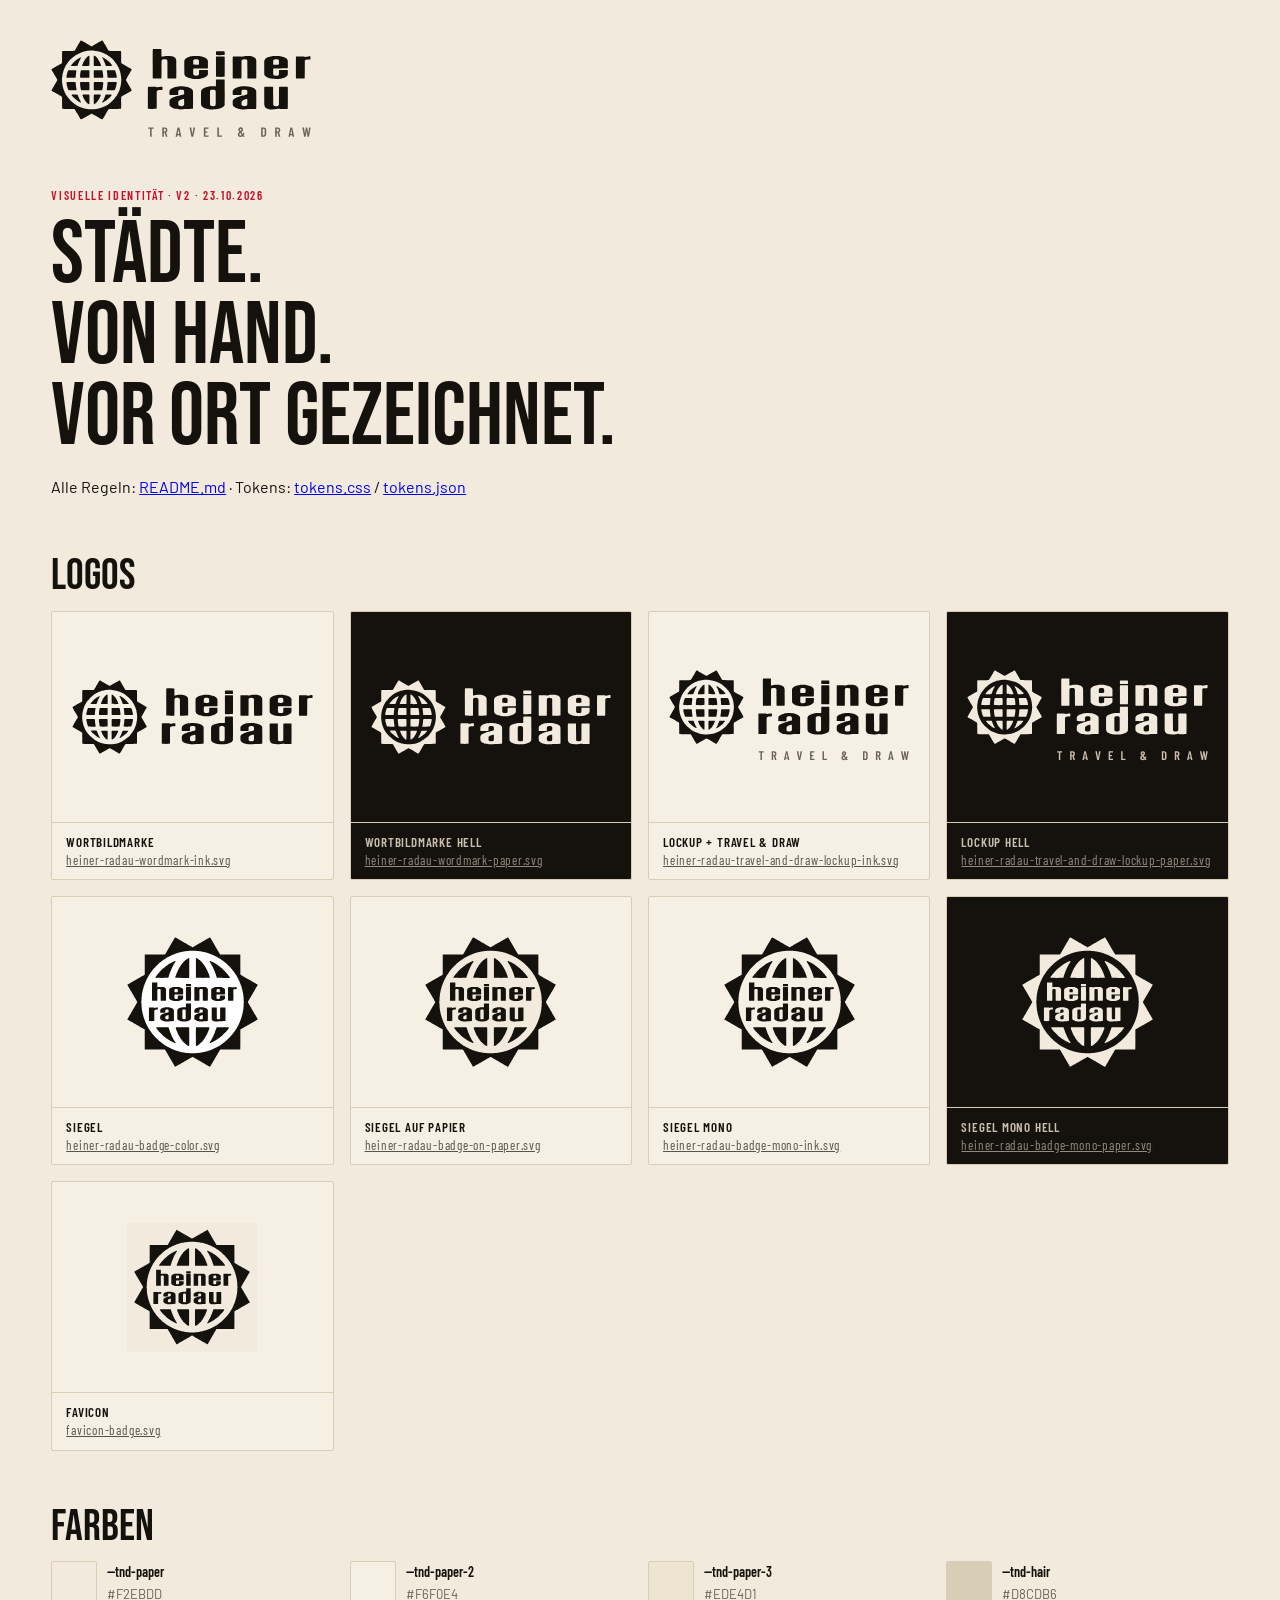
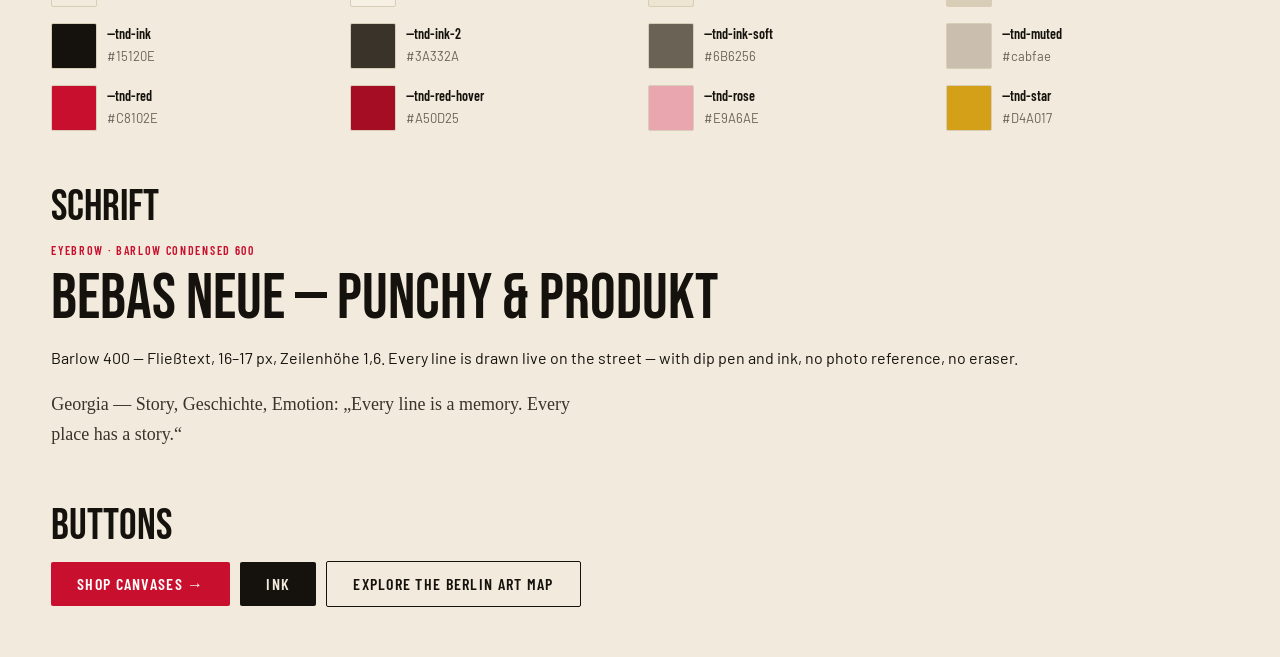
==== index.html @ bd2e84d4 "Visuelle Identität v2: Logos (Wortbildmarke, Lockup Travel & Draw, Siegel, Favicon), Tokens, Shopify" ====
<!doctype html><html lang="de"><head><meta charset="utf-8"><meta name="viewport" content="width=device-width,initial-scale=1"><title>heiner radau · Identität v2</title>
<link rel="icon" href="logos/favicon/favicon-badge-32.png">
<link href="https://fonts.googleapis.com/css2?family=Bebas+Neue&family=Barlow:wght@400;500&family=Barlow+Condensed:wght@600&display=swap" rel="stylesheet">
<style>:root{
  --tnd-paper:#F2EBDD; --tnd-paper-2:#F6F0E4; --tnd-paper-3:#EDE4D1; --tnd-hair:#D8CDB6;
  --tnd-ink:#15120E; --tnd-ink-2:#3A332A; --tnd-ink-soft:#6B6256; --tnd-muted:#cabfae;
  --tnd-red:#C8102E; --tnd-red-hover:#A50D25; --tnd-rose:#E9A6AE; --tnd-star:#D4A017;
  --tnd-font-disp:'Bebas Neue',Impact,sans-serif;
  --tnd-font-body:'Barlow',system-ui,sans-serif;
  --tnd-font-cond:'Barlow Condensed','Barlow',sans-serif;
  --tnd-font-story:Georgia,'Times New Roman',serif;
  --tnd-max:1240px; --tnd-gutter:clamp(16px,4vw,56px); --tnd-space:clamp(48px,7vw,96px);
}

body{margin:0;background:var(--tnd-paper);color:var(--tnd-ink);font:400 16px/1.6 var(--tnd-font-body)}
.w{max-width:1180px;margin:0 auto;padding:40px clamp(16px,4vw,56px)}
h1,h2{font-family:var(--tnd-font-disp);font-weight:400;text-transform:uppercase;line-height:.92;margin:0 0 14px} h1{font-size:clamp(52px,7vw,88px)} h2{font-size:44px;margin-top:56px}
.eb{font:600 12px/1.4 var(--tnd-font-cond);letter-spacing:.14em;text-transform:uppercase;color:var(--tnd-red)}
.g{display:grid;grid-template-columns:repeat(auto-fill,minmax(250px,1fr));gap:16px}
.lg{margin:0;border:1px solid var(--tnd-hair);border-radius:2px;background:var(--tnd-paper-2)} .lg.d{background:var(--tnd-ink);color:var(--tnd-muted)}
.lg div{height:170px;display:flex;align-items:center;justify-content:center;padding:20px} .lg img{max-height:130px;max-width:100%}
.lg figcaption{padding:10px 14px;border-top:1px solid var(--tnd-hair);font:600 13px/1.4 var(--tnd-font-cond);text-transform:uppercase;letter-spacing:.06em} .lg a{color:inherit;opacity:.7;font-weight:400;text-transform:none}
.sw{display:grid;grid-template-columns:44px 1fr;grid-template-rows:auto auto;column-gap:12px;align-items:center} .sw i{grid-row:span 2;width:44px;height:44px;border-radius:2px;border:1px solid var(--tnd-hair)} .sw b{font:600 14px var(--tnd-font-cond)} .sw span{font-size:13px;color:var(--tnd-ink-soft)}
.btn{display:inline-block;padding:14px 26px;border-radius:2px;font:600 16px/1 var(--tnd-font-cond);letter-spacing:.08em;text-transform:uppercase;text-decoration:none;margin:0 10px 10px 0}
.r{background:var(--tnd-red);color:#fff} .k{background:var(--tnd-ink);color:var(--tnd-paper)} .l{border:1.5px solid var(--tnd-ink);color:var(--tnd-ink)}
.story{font:18px/1.7 var(--tnd-font-story);color:var(--tnd-ink-2);max-width:60ch}
</style></head><body><div class="w">
<img src="logos/lockup/heiner-radau-travel-and-draw-lockup-ink.svg" alt="heiner radau – Travel &amp; Draw" style="width:260px">
<p class="eb" style="margin-top:40px">Visuelle Identität · v2 · 23.10.2026</p><h1>Städte.<br>Von Hand.<br>Vor Ort gezeichnet.</h1>
<p>Alle Regeln: <a href="README.md">README.md</a> · Tokens: <a href="tokens/tokens.css">tokens.css</a> / <a href="tokens/tokens.json">tokens.json</a></p>
<h2>Logos</h2><div class="g"><figure class="lg p"><div><img src="logos/wordmark/heiner-radau-wordmark-ink.svg" alt="Wortbildmarke"></div><figcaption>Wortbildmarke<br><a href="logos/wordmark/heiner-radau-wordmark-ink.svg">heiner-radau-wordmark-ink.svg</a></figcaption></figure><figure class="lg d"><div><img src="logos/wordmark/heiner-radau-wordmark-paper.svg" alt="Wortbildmarke hell"></div><figcaption>Wortbildmarke hell<br><a href="logos/wordmark/heiner-radau-wordmark-paper.svg">heiner-radau-wordmark-paper.svg</a></figcaption></figure><figure class="lg p"><div><img src="logos/lockup/heiner-radau-travel-and-draw-lockup-ink.svg" alt="Lockup + Travel & Draw"></div><figcaption>Lockup + Travel & Draw<br><a href="logos/lockup/heiner-radau-travel-and-draw-lockup-ink.svg">heiner-radau-travel-and-draw-lockup-ink.svg</a></figcaption></figure><figure class="lg d"><div><img src="logos/lockup/heiner-radau-travel-and-draw-lockup-paper.svg" alt="Lockup hell"></div><figcaption>Lockup hell<br><a href="logos/lockup/heiner-radau-travel-and-draw-lockup-paper.svg">heiner-radau-travel-and-draw-lockup-paper.svg</a></figcaption></figure><figure class="lg p"><div><img src="logos/badge/heiner-radau-badge-color.svg" alt="Siegel"></div><figcaption>Siegel<br><a href="logos/badge/heiner-radau-badge-color.svg">heiner-radau-badge-color.svg</a></figcaption></figure><figure class="lg p"><div><img src="logos/badge/heiner-radau-badge-on-paper.svg" alt="Siegel auf Papier"></div><figcaption>Siegel auf Papier<br><a href="logos/badge/heiner-radau-badge-on-paper.svg">heiner-radau-badge-on-paper.svg</a></figcaption></figure><figure class="lg p"><div><img src="logos/badge/heiner-radau-badge-mono-ink.svg" alt="Siegel mono"></div><figcaption>Siegel mono<br><a href="logos/badge/heiner-radau-badge-mono-ink.svg">heiner-radau-badge-mono-ink.svg</a></figcaption></figure><figure class="lg d"><div><img src="logos/badge/heiner-radau-badge-mono-paper.svg" alt="Siegel mono hell"></div><figcaption>Siegel mono hell<br><a href="logos/badge/heiner-radau-badge-mono-paper.svg">heiner-radau-badge-mono-paper.svg</a></figcaption></figure><figure class="lg p"><div><img src="logos/favicon/favicon-badge.svg" alt="Favicon"></div><figcaption>Favicon<br><a href="logos/favicon/favicon-badge.svg">favicon-badge.svg</a></figcaption></figure></div>
<h2>Farben</h2><div class="g"><div class="sw"><i style="background:#F2EBDD"></i><b>--tnd-paper</b><span>#F2EBDD</span></div><div class="sw"><i style="background:#F6F0E4"></i><b>--tnd-paper-2</b><span>#F6F0E4</span></div><div class="sw"><i style="background:#EDE4D1"></i><b>--tnd-paper-3</b><span>#EDE4D1</span></div><div class="sw"><i style="background:#D8CDB6"></i><b>--tnd-hair</b><span>#D8CDB6</span></div><div class="sw"><i style="background:#15120E"></i><b>--tnd-ink</b><span>#15120E</span></div><div class="sw"><i style="background:#3A332A"></i><b>--tnd-ink-2</b><span>#3A332A</span></div><div class="sw"><i style="background:#6B6256"></i><b>--tnd-ink-soft</b><span>#6B6256</span></div><div class="sw"><i style="background:#cabfae"></i><b>--tnd-muted</b><span>#cabfae</span></div><div class="sw"><i style="background:#C8102E"></i><b>--tnd-red</b><span>#C8102E</span></div><div class="sw"><i style="background:#A50D25"></i><b>--tnd-red-hover</b><span>#A50D25</span></div><div class="sw"><i style="background:#E9A6AE"></i><b>--tnd-rose</b><span>#E9A6AE</span></div><div class="sw"><i style="background:#D4A017"></i><b>--tnd-star</b><span>#D4A017</span></div></div>
<h2>Schrift</h2><p class="eb">Eyebrow · Barlow Condensed 600</p><h1 style="font-size:64px">Bebas Neue — punchy &amp; Produkt</h1>
<p>Barlow 400 — Fließtext, 16–17 px, Zeilenhöhe 1,6. Every line is drawn live on the street — with dip pen and ink, no photo reference, no eraser.</p>
<p class="story">Georgia — Story, Geschichte, Emotion: „Every line is a memory. Every place has a story.“</p>
<h2>Buttons</h2><a class="btn r" href="#">Shop canvases →</a><a class="btn k" href="#">Ink</a><a class="btn l" href="#">Explore the Berlin Art Map</a>
</div></body></html>
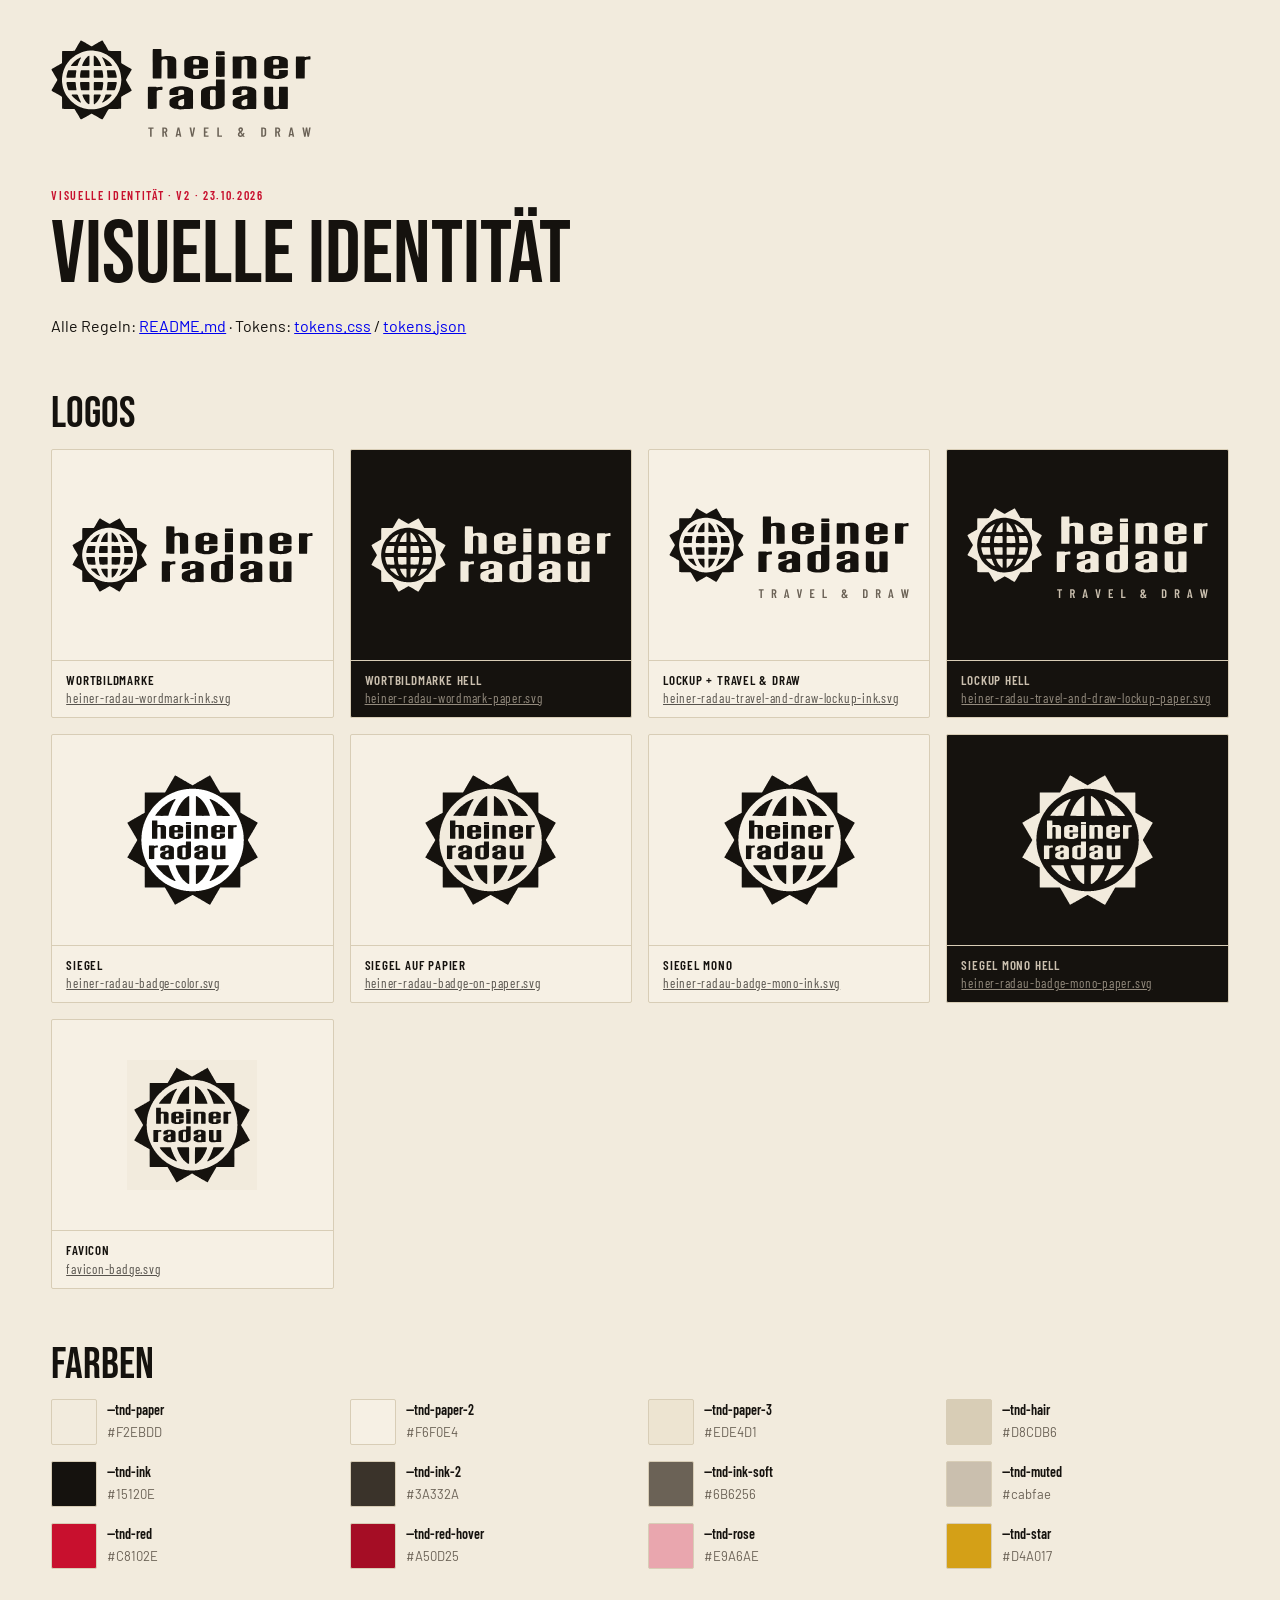
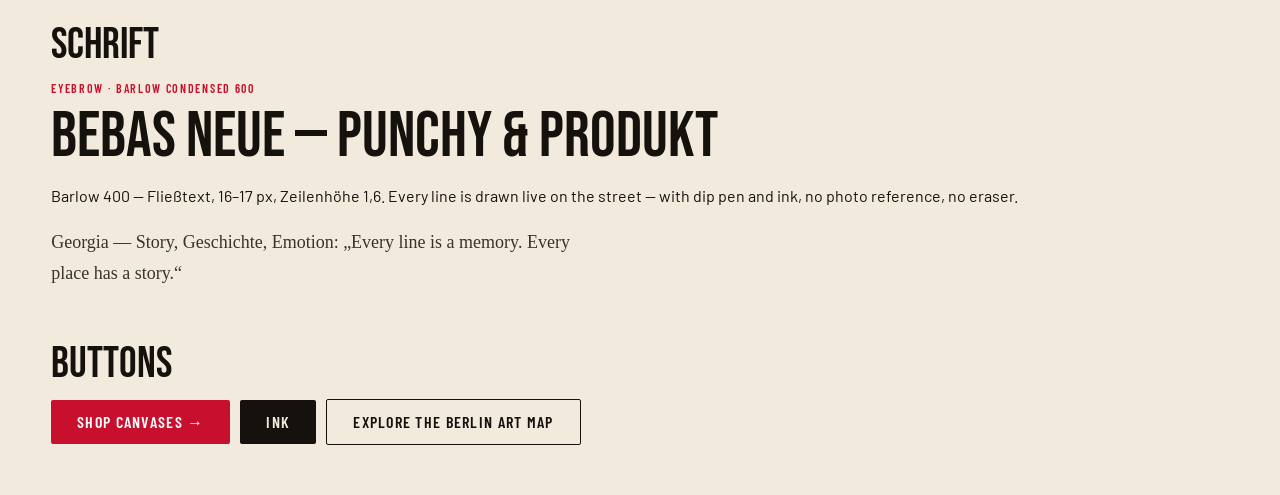
==== commit e41337b8: "index.html: neutrale Überschrift Co-Authored-By: Claude Opus 5.5 <noreply@anthropic.com> Claude-Sess" ====
--- a/index.html
+++ b/index.html
@@ -26,7 +26,7 @@
 .story{font:18px/1.7 var(--tnd-font-story);color:var(--tnd-ink-2);max-width:60ch}
 </style></head><body><div class="w">
 <img src="logos/lockup/heiner-radau-travel-and-draw-lockup-ink.svg" alt="heiner radau – Travel &amp; Draw" style="width:260px">
-<p class="eb" style="margin-top:40px">Visuelle Identität · v2 · 23.10.2026</p><h1>Städte.<br>Von Hand.<br>Vor Ort gezeichnet.</h1>
+<p class="eb" style="margin-top:40px">Visuelle Identität · v2 · 23.10.2026</p><h1>Visuelle Identität</h1>
 <p>Alle Regeln: <a href="README.md">README.md</a> · Tokens: <a href="tokens/tokens.css">tokens.css</a> / <a href="tokens/tokens.json">tokens.json</a></p>
 <h2>Logos</h2><div class="g"><figure class="lg p"><div><img src="logos/wordmark/heiner-radau-wordmark-ink.svg" alt="Wortbildmarke"></div><figcaption>Wortbildmarke<br><a href="logos/wordmark/heiner-radau-wordmark-ink.svg">heiner-radau-wordmark-ink.svg</a></figcaption></figure><figure class="lg d"><div><img src="logos/wordmark/heiner-radau-wordmark-paper.svg" alt="Wortbildmarke hell"></div><figcaption>Wortbildmarke hell<br><a href="logos/wordmark/heiner-radau-wordmark-paper.svg">heiner-radau-wordmark-paper.svg</a></figcaption></figure><figure class="lg p"><div><img src="logos/lockup/heiner-radau-travel-and-draw-lockup-ink.svg" alt="Lockup + Travel & Draw"></div><figcaption>Lockup + Travel & Draw<br><a href="logos/lockup/heiner-radau-travel-and-draw-lockup-ink.svg">heiner-radau-travel-and-draw-lockup-ink.svg</a></figcaption></figure><figure class="lg d"><div><img src="logos/lockup/heiner-radau-travel-and-draw-lockup-paper.svg" alt="Lockup hell"></div><figcaption>Lockup hell<br><a href="logos/lockup/heiner-radau-travel-and-draw-lockup-paper.svg">heiner-radau-travel-and-draw-lockup-paper.svg</a></figcaption></figure><figure class="lg p"><div><img src="logos/badge/heiner-radau-badge-color.svg" alt="Siegel"></div><figcaption>Siegel<br><a href="logos/badge/heiner-radau-badge-color.svg">heiner-radau-badge-color.svg</a></figcaption></figure><figure class="lg p"><div><img src="logos/badge/heiner-radau-badge-on-paper.svg" alt="Siegel auf Papier"></div><figcaption>Siegel auf Papier<br><a href="logos/badge/heiner-radau-badge-on-paper.svg">heiner-radau-badge-on-paper.svg</a></figcaption></figure><figure class="lg p"><div><img src="logos/badge/heiner-radau-badge-mono-ink.svg" alt="Siegel mono"></div><figcaption>Siegel mono<br><a href="logos/badge/heiner-radau-badge-mono-ink.svg">heiner-radau-badge-mono-ink.svg</a></figcaption></figure><figure class="lg d"><div><img src="logos/badge/heiner-radau-badge-mono-paper.svg" alt="Siegel mono hell"></div><figcaption>Siegel mono hell<br><a href="logos/badge/heiner-radau-badge-mono-paper.svg">heiner-radau-badge-mono-paper.svg</a></figcaption></figure><figure class="lg p"><div><img src="logos/favicon/favicon-badge.svg" alt="Favicon"></div><figcaption>Favicon<br><a href="logos/favicon/favicon-badge.svg">favicon-badge.svg</a></figcaption></figure></div>
 <h2>Farben</h2><div class="g"><div class="sw"><i style="background:#F2EBDD"></i><b>--tnd-paper</b><span>#F2EBDD</span></div><div class="sw"><i style="background:#F6F0E4"></i><b>--tnd-paper-2</b><span>#F6F0E4</span></div><div class="sw"><i style="background:#EDE4D1"></i><b>--tnd-paper-3</b><span>#EDE4D1</span></div><div class="sw"><i style="background:#D8CDB6"></i><b>--tnd-hair</b><span>#D8CDB6</span></div><div class="sw"><i style="background:#15120E"></i><b>--tnd-ink</b><span>#15120E</span></div><div class="sw"><i style="background:#3A332A"></i><b>--tnd-ink-2</b><span>#3A332A</span></div><div class="sw"><i style="background:#6B6256"></i><b>--tnd-ink-soft</b><span>#6B6256</span></div><div class="sw"><i style="background:#cabfae"></i><b>--tnd-muted</b><span>#cabfae</span></div><div class="sw"><i style="background:#C8102E"></i><b>--tnd-red</b><span>#C8102E</span></div><div class="sw"><i style="background:#A50D25"></i><b>--tnd-red-hover</b><span>#A50D25</span></div><div class="sw"><i style="background:#E9A6AE"></i><b>--tnd-rose</b><span>#E9A6AE</span></div><div class="sw"><i style="background:#D4A017"></i><b>--tnd-star</b><span>#D4A017</span></div></div>
